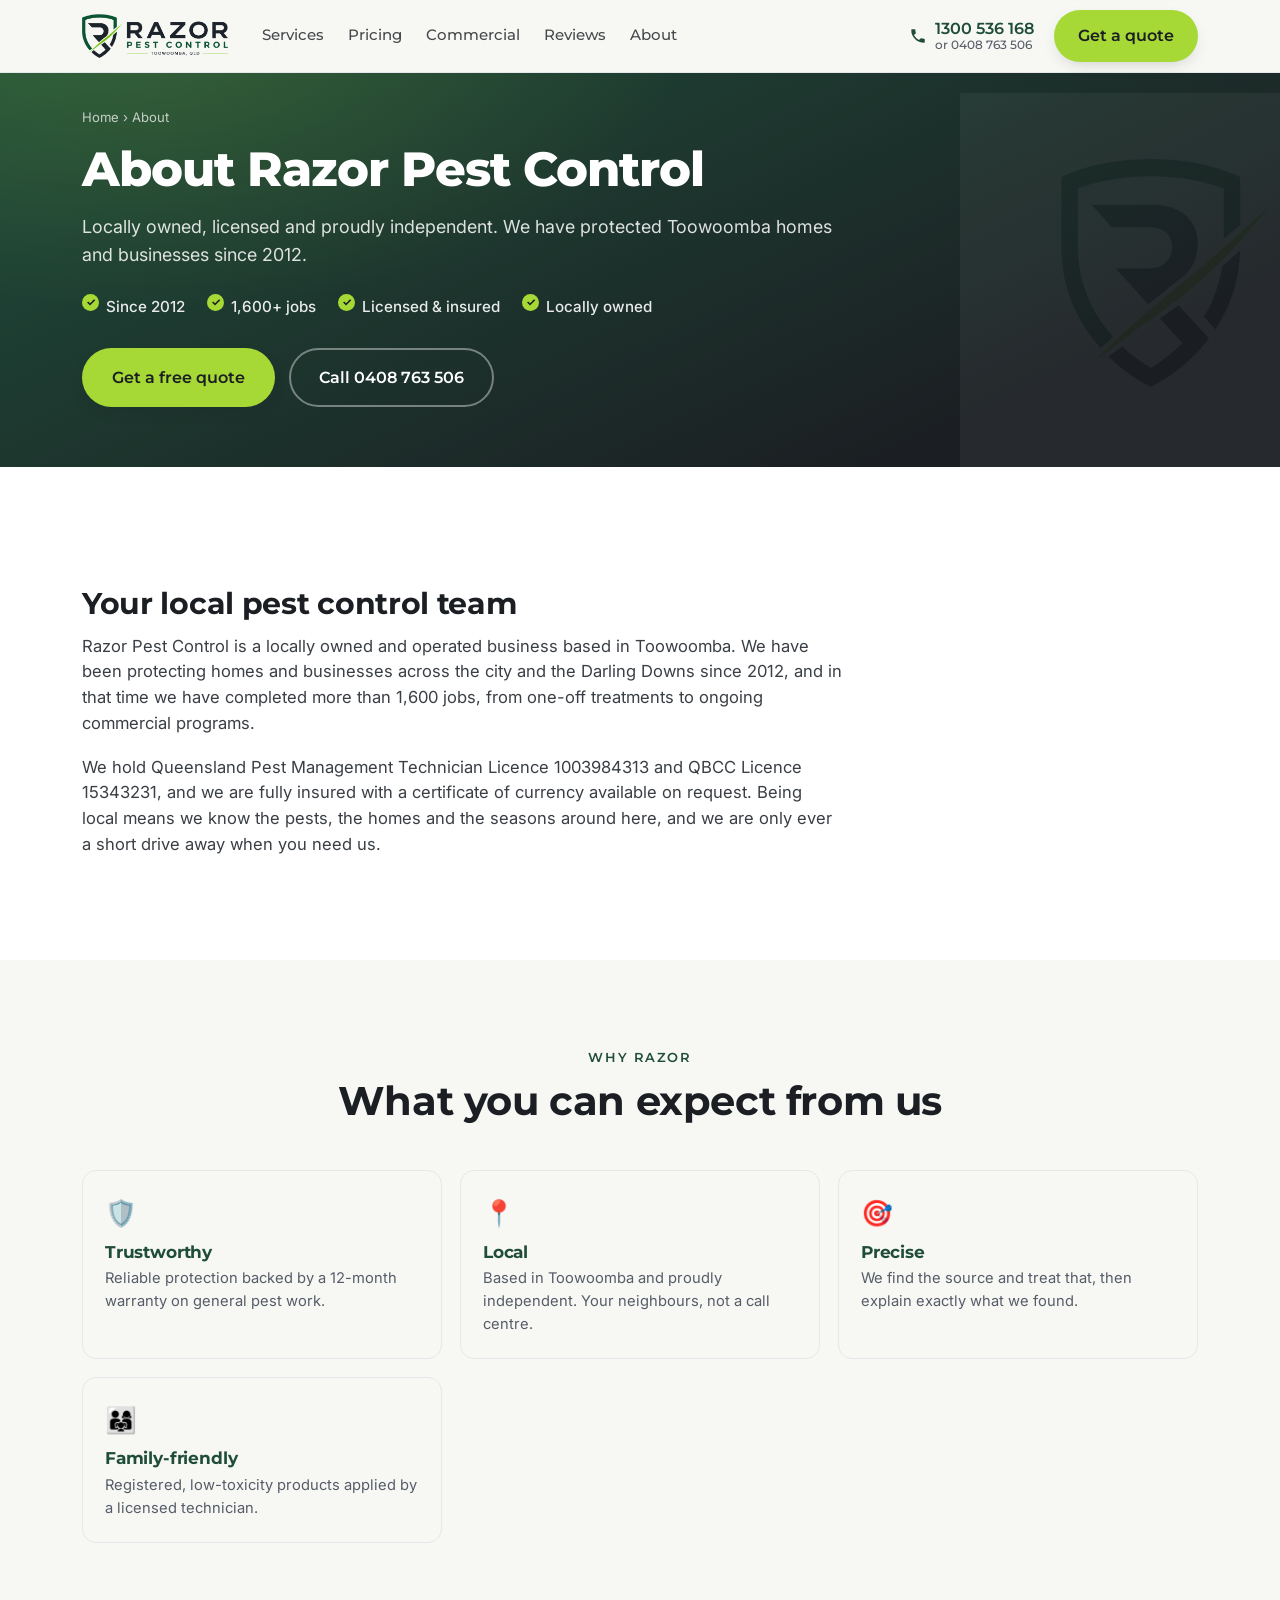
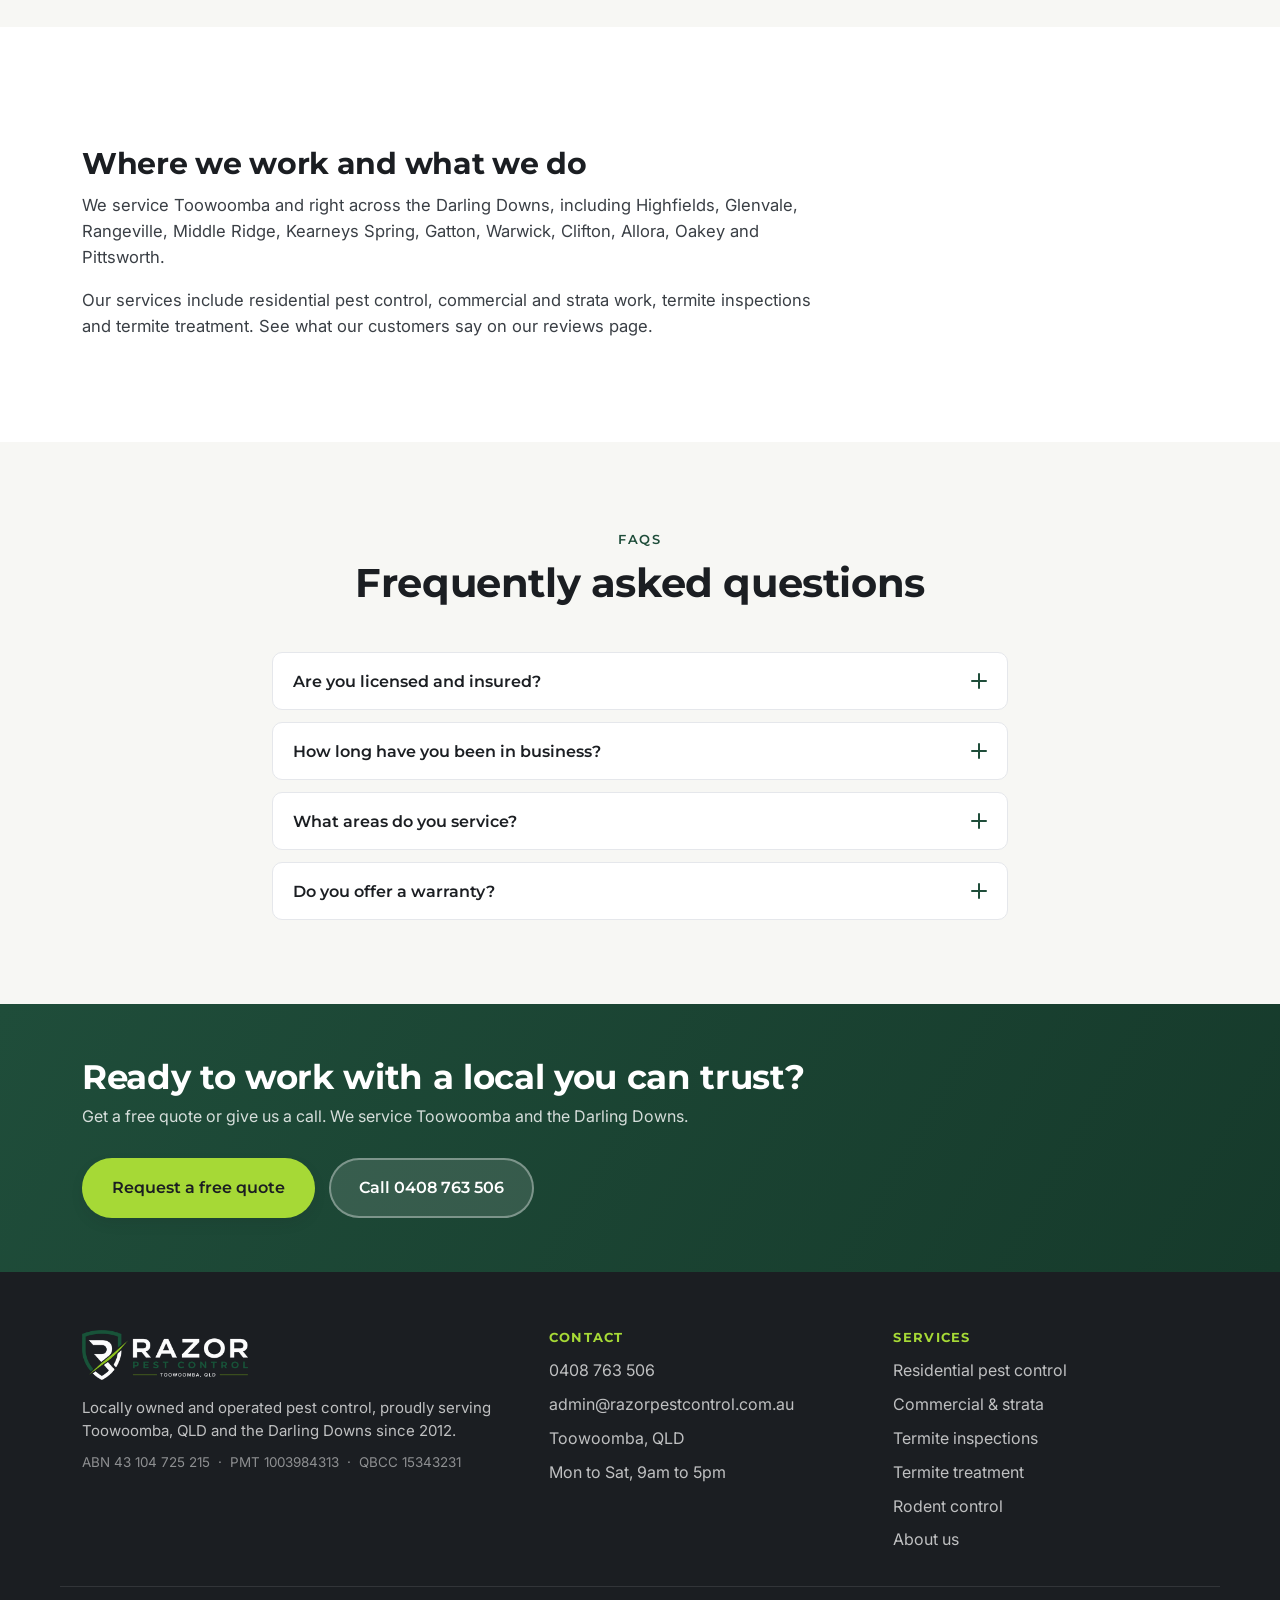
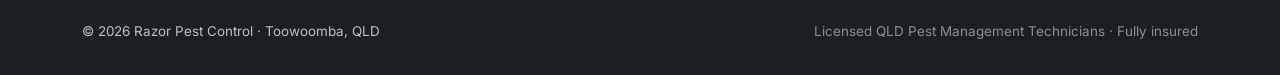
==== about/index.html @ ce88fd91 "Add 1300 number to header (all pages) + live-pricing integration - Header now shows 1300 536 168 wit" ====
<!doctype html>
<html lang="en-AU">
<head>
  <meta charset="utf-8" />
  <meta name="viewport" content="width=device-width, initial-scale=1" />
  <title>About Razor Pest Control | Local Toowoomba Pest Control Since 2012</title>
  <meta name="description" content="Razor Pest Control is a locally owned, licensed pest control business serving Toowoomba and the Darling Downs since 2012, with 1,600+ jobs completed. Fully insured. Family and pet friendly." />
  <meta name="theme-color" content="#1F4D3A" />
  <link rel="icon" href="/favicon.svg" type="image/svg+xml" />
  <link rel="canonical" href="https://razorpestcontrol.com.au/about/" />
  <meta property="og:type" content="website" />
  <meta property="og:site_name" content="Razor Pest Control" />
  <meta property="og:locale" content="en_AU" />
  <meta property="og:title" content="About Razor Pest Control | Local Toowoomba Pest Control Since 2012" />
  <meta property="og:description" content="Razor Pest Control is a locally owned, licensed pest control business serving Toowoomba and the Darling Downs since 2012, with 1,600+ jobs completed. Fully insured. Family and pet friendly." />
  <meta property="og:url" content="https://razorpestcontrol.com.au/about/" />
  <meta property="og:image" content="https://razorpestcontrol.com.au/assets/og-image.jpg" />
  <meta name="twitter:card" content="summary_large_image" />
  <meta name="twitter:title" content="About Razor Pest Control | Local Toowoomba Pest Control Since 2012" />
  <meta name="twitter:description" content="Razor Pest Control is a locally owned, licensed pest control business serving Toowoomba and the Darling Downs since 2012, with 1,600+ jobs completed. Fully insured. Family and pet friendly." />
  <meta name="twitter:image" content="https://razorpestcontrol.com.au/assets/og-image.jpg" />
  <link rel="preconnect" href="https://fonts.googleapis.com" />
  <link rel="preconnect" href="https://fonts.gstatic.com" crossorigin />
  <link href="https://fonts.googleapis.com/css2?family=Montserrat:wght@500;600;700;800&family=Inter:wght@400;500;600&display=swap" rel="stylesheet" />
  <link rel="stylesheet" href="/styles.css" />
  <script type="application/ld+json">
  {"@context": "https://schema.org", "@type": "BreadcrumbList", "itemListElement": [{"@type": "ListItem", "position": 1, "name": "Home", "item": "https://razorpestcontrol.com.au/"}, {"@type": "ListItem", "position": 2, "name": "About", "item": "https://razorpestcontrol.com.au/about/"}]}
  </script>
  <script type="application/ld+json">
  {"@context": "https://schema.org", "@type": "FAQPage", "mainEntity": [{"@type": "Question", "name": "Are you licensed and insured?", "acceptedAnswer": {"@type": "Answer", "text": "Yes. We hold Pest Management Technician Licence 1003984313 and QBCC Licence 15343231, and we are fully insured, with a certificate of currency available on request."}}, {"@type": "Question", "name": "How long have you been in business?", "acceptedAnswer": {"@type": "Answer", "text": "Razor Pest Control has been serving Toowoomba and the Darling Downs since 2012, with more than 1,600 jobs completed."}}, {"@type": "Question", "name": "What areas do you service?", "acceptedAnswer": {"@type": "Answer", "text": "Toowoomba and across the Darling Downs, including Highfields, Glenvale, Rangeville, Middle Ridge, Gatton, Warwick, Clifton, Allora, Oakey and Pittsworth. Not sure if we reach you? Just ask."}}, {"@type": "Question", "name": "Do you offer a warranty?", "acceptedAnswer": {"@type": "Answer", "text": "Yes, general pest treatments come with a 12-month warranty. If pests return in that window, we come back and re-treat at no charge."}}]}
  </script>
</head>
<body>
  <a class="skip" href="#main">Skip to content</a>
  <header class="site-header" id="top">
    <div class="container header-inner">
      <a class="brand" href="/" aria-label="Razor Pest Control home">
        <img src="/assets/logo-horizontal.png" alt="Razor Pest Control, Toowoomba QLD" width="564" height="170" />
      </a>
      <nav class="nav" aria-label="Primary">
        <a href="/#services">Services</a>
        <a href="/#pricing">Pricing</a>
        <a href="/commercial-pest-control/">Commercial</a>
        <a href="/reviews/">Reviews</a>
        <a href="/about/">About</a>
      </nav>
      <div class="header-cta">
        <a class="phone-link" href="tel:+611300536168" aria-label="Call Razor Pest Control on 1300 536 168">
          <svg viewBox="0 0 24 24" aria-hidden="true" class="ico"><path d="M6.6 10.8a15.6 15.6 0 0 0 6.6 6.6l2.2-2.2a1 1 0 0 1 1-.24 11.4 11.4 0 0 0 3.6.58 1 1 0 0 1 1 1V20a1 1 0 0 1-1 1A17 17 0 0 1 3 4a1 1 0 0 1 1-1h3.5a1 1 0 0 1 1 1 11.4 11.4 0 0 0 .58 3.6 1 1 0 0 1-.24 1z"/></svg>
          <span class="phone-nums">1300 536 168<small>or 0408 763 506</small></span>
        </a>
        <a class="btn btn-primary" href="/quote/">Get a quote</a>
      </div>
    </div>
  </header>
  <section class="page-hero">
    <div class="container">
      <nav class="breadcrumb" aria-label="Breadcrumb"><a href="/">Home</a> &rsaquo; <span>About</span></nav>
      <h1>About Razor Pest Control</h1>
      <p class="lead">Locally owned, licensed and proudly independent. We have protected Toowoomba homes and businesses since 2012.</p>
      <ul class="trust-row">
        <li>Since 2012</li>
        <li>1,600+ jobs</li>
        <li>Licensed &amp; insured</li>
        <li>Locally owned</li>
      </ul>
      <div class="hero-actions">
        <a class="btn btn-primary btn-lg" href="/quote/">Get a free quote</a>
        <a class="btn btn-ghost btn-lg" href="tel:+61408763506">Call 0408 763 506</a>
      </div>
    </div>
  </section>
  <main id="main">
    <section class="section" style="background:var(--white)">
      <div class="container">
        <div class="prose">
          <h2>Your local pest control team</h2>
          <p>Razor Pest Control is a locally owned and operated business based in Toowoomba. We have been protecting homes and businesses across the city and the Darling Downs since 2012, and in that time we have completed more than 1,600 jobs, from one-off treatments to ongoing commercial programs.</p>
          <p>We hold Queensland Pest Management Technician Licence 1003984313 and QBCC Licence 15343231, and we are fully insured with a certificate of currency available on request. Being local means we know the pests, the homes and the seasons around here, and we are only ever a short drive away when you need us.</p>
        </div>
      </div>
    </section>
    <section class="section" style="background:var(--offwhite)">
      <div class="container">
        <div class="section-head"><p class="eyebrow">Why Razor</p><h2>What you can expect from us</h2></div>
        <div class="value-grid">
          <div class="value"><span class="v-ico" aria-hidden="true">🛡️</span><h3>Trustworthy</h3><p>Reliable protection backed by a 12-month warranty on general pest work.</p></div>
          <div class="value"><span class="v-ico" aria-hidden="true">📍</span><h3>Local</h3><p>Based in Toowoomba and proudly independent. Your neighbours, not a call centre.</p></div>
          <div class="value"><span class="v-ico" aria-hidden="true">🎯</span><h3>Precise</h3><p>We find the source and treat that, then explain exactly what we found.</p></div>
          <div class="value"><span class="v-ico" aria-hidden="true">👨‍👩‍👧</span><h3>Family-friendly</h3><p>Registered, low-toxicity products applied by a licensed technician.</p></div>
        </div>
      </div>
    </section>
    <section class="section" style="background:var(--white)">
      <div class="container">
        <div class="prose">
          <h2>Where we work and what we do</h2>
          <p>We service Toowoomba and right across the Darling Downs, including Highfields, Glenvale, Rangeville, Middle Ridge, Kearneys Spring, Gatton, Warwick, Clifton, Allora, Oakey and Pittsworth.</p>
          <p>Our services include <a href="/residential-pest-control/">residential pest control</a>, <a href="/commercial-pest-control/">commercial and strata work</a>, <a href="/termite-inspections-toowoomba/">termite inspections</a> and <a href="/termite-treatment-toowoomba/">termite treatment</a>. See what our customers say on our <a href="/reviews/">reviews page</a>.</p>
        </div>
      </div>
    </section>
  <section class="faq section" style="background:var(--offwhite)">
    <div class="container faq-inner">
      <div class="section-head"><p class="eyebrow">FAQs</p><h2>Frequently asked questions</h2></div>
      <div class="accordion">
          <div class="acc-item">
            <button class="acc-q" id="about-q1" aria-expanded="false" aria-controls="about-a1">Are you licensed and insured?<span class="acc-ico" aria-hidden="true"></span></button>
            <div class="acc-a" id="about-a1" role="region" aria-labelledby="about-q1" aria-hidden="true"><p>Yes. We hold Pest Management Technician Licence 1003984313 and QBCC Licence 15343231, and we are fully insured, with a certificate of currency available on request.</p></div>
          </div>
          <div class="acc-item">
            <button class="acc-q" id="about-q2" aria-expanded="false" aria-controls="about-a2">How long have you been in business?<span class="acc-ico" aria-hidden="true"></span></button>
            <div class="acc-a" id="about-a2" role="region" aria-labelledby="about-q2" aria-hidden="true"><p>Razor Pest Control has been serving Toowoomba and the Darling Downs since 2012, with more than 1,600 jobs completed.</p></div>
          </div>
          <div class="acc-item">
            <button class="acc-q" id="about-q3" aria-expanded="false" aria-controls="about-a3">What areas do you service?<span class="acc-ico" aria-hidden="true"></span></button>
            <div class="acc-a" id="about-a3" role="region" aria-labelledby="about-q3" aria-hidden="true"><p>Toowoomba and across the Darling Downs, including Highfields, Glenvale, Rangeville, Middle Ridge, Gatton, Warwick, Clifton, Allora, Oakey and Pittsworth. Not sure if we reach you? Just ask.</p></div>
          </div>
          <div class="acc-item">
            <button class="acc-q" id="about-q4" aria-expanded="false" aria-controls="about-a4">Do you offer a warranty?<span class="acc-ico" aria-hidden="true"></span></button>
            <div class="acc-a" id="about-a4" role="region" aria-labelledby="about-q4" aria-hidden="true"><p>Yes, general pest treatments come with a 12-month warranty. If pests return in that window, we come back and re-treat at no charge.</p></div>
          </div>
      </div>
    </div>
  </section>
  </main>
  <section class="final-cta">
    <div class="container final-inner">
      <div><h2>Ready to work with a local you can trust?</h2><p>Get a free quote or give us a call. We service Toowoomba and the Darling Downs.</p></div>
      <div class="final-actions">
        <a class="btn btn-primary btn-lg" href="/quote/">Request a free quote</a>
        <a class="btn btn-ghost-light btn-lg" href="tel:+61408763506">Call 0408 763 506</a>
      </div>
    </div>
  </section>
  <footer class="site-footer">
    <div class="container footer-grid">
      <div class="footer-brand">
        <img src="/assets/logo-horizontal-dark.png" alt="Razor Pest Control logo" width="564" height="170" loading="lazy" decoding="async" />
        <p>Locally owned and operated pest control, proudly serving Toowoomba, QLD and the Darling Downs since 2012.</p>
        <p class="footer-abn">ABN 43 104 725 215 &nbsp;&middot;&nbsp; PMT 1003984313 &nbsp;&middot;&nbsp; QBCC 15343231</p>
      </div>
      <div class="footer-col">
        <h4>Contact</h4>
        <ul>
          <li><a href="tel:+61408763506">0408 763 506</a></li>
          <li><a href="mailto:admin@razorpestcontrol.com.au">admin@razorpestcontrol.com.au</a></li>
          <li>Toowoomba, QLD</li>
          <li>Mon to Sat, 9am to 5pm</li>
        </ul>
      </div>
      <div class="footer-col">
        <h4>Services</h4>
        <ul>
          <li><a href="/residential-pest-control/">Residential pest control</a></li>
          <li><a href="/commercial-pest-control/">Commercial &amp; strata</a></li>
          <li><a href="/termite-inspections-toowoomba/">Termite inspections</a></li>
          <li><a href="/termite-treatment-toowoomba/">Termite treatment</a></li>
          <li><a href="/rodent-control/">Rodent control</a></li>
          <li><a href="/about/">About us</a></li>
        </ul>
      </div>
    </div>
    <div class="container footer-bar">
      <p>&copy; <span id="year"></span> Razor Pest Control &middot; Toowoomba, QLD</p>
      <p class="muted">Licensed QLD Pest Management Technicians &middot; Fully insured</p>
    </div>
  </footer>

  <div class="mobile-bar">
    <a class="btn btn-ghost-light" href="tel:+61408763506">Call</a>
    <a class="btn btn-primary" href="/quote/">Get a quote</a>
  </div>

  <script src="/pages.js"></script>
</body>
</html>
---- styles.css ----
/* ============================================================
   Razor Pest Control — razorpestcontrol.com.au
   Brand: Charcoal #1B1E22 · Forest Green #1F4D3A · Lime #A6D936
          Warm Off-White #F7F7F4 · Light Gray #E5E7EB
   Type:  Montserrat (headings) · Inter (body)
   ============================================================ */

:root {
  --charcoal: #1B1E22;
  --forest:   #1F4D3A;
  --forest-dark: #163a2b;
  --lime:     #A6D936;
  --lime-dark:#8dbf22;
  --offwhite: #F7F7F4;
  --gray:     #E5E7EB;
  --gray-500: #565d68;
  --white:    #ffffff;

  --maxw: 1160px;
  --radius: 14px;
  --radius-sm: 10px;
  --shadow: 0 18px 40px -18px rgba(27, 30, 34, .35);
  --shadow-sm: 0 6px 18px -8px rgba(27, 30, 34, .28);
  --ease: cubic-bezier(.2, .7, .2, 1);
  --header-h: 72px;

  --font-head: "Montserrat", system-ui, -apple-system, "Segoe UI", sans-serif;
  --font-body: "Inter", system-ui, -apple-system, "Segoe UI", sans-serif;
}

*, *::before, *::after { box-sizing: border-box; }

html { scroll-behavior: smooth; }

/* skip link (keyboard users) */
.skip {
  position: absolute; left: 12px; top: -60px; z-index: 200;
  background: var(--charcoal); color: var(--white);
  padding: 10px 16px; border-radius: 0 0 8px 8px;
  font-family: var(--font-head); font-weight: 600; font-size: .9rem;
  transition: top .15s var(--ease);
}
.skip:focus { top: 0; outline: 2px solid var(--lime); }

body {
  margin: 0;
  font-family: var(--font-body);
  color: var(--charcoal);
  background: var(--offwhite);
  line-height: 1.55;
  -webkit-font-smoothing: antialiased;
}

img { max-width: 100%; display: block; }

h1, h2, h3, h4 {
  font-family: var(--font-head);
  font-weight: 700;
  line-height: 1.12;
  margin: 0;
  letter-spacing: -0.01em;
}

a { color: inherit; text-decoration: none; }

.container {
  width: 100%;
  max-width: var(--maxw);
  margin-inline: auto;
  padding-inline: 22px;
}

.section { padding: 84px 0; }

/* anchor targets clear the sticky header when jumped to */
#services, #pricing, #why, #commercial, #reviews, #faq, #quote, #top {
  scroll-margin-top: calc(var(--header-h) + 18px);
}

.section-head { max-width: 680px; margin: 0 auto 46px; text-align: center; }
.section-head h2 { font-size: clamp(1.7rem, 3.4vw, 2.5rem); }
.eyebrow {
  display: inline-flex; align-items: center; gap: 8px;
  font-family: var(--font-head); font-weight: 600; font-size: .82rem;
  letter-spacing: .12em; text-transform: uppercase;
  color: var(--forest); margin: 0 0 12px;
}
.section-lead { color: var(--gray-500); font-size: 1.06rem; margin: 12px 0 0; }

/* ---------- Buttons ---------- */
.btn {
  display: inline-flex; align-items: center; justify-content: center; gap: 8px;
  font-family: var(--font-head); font-weight: 600; font-size: .98rem;
  padding: 12px 22px; border-radius: 999px; border: 2px solid transparent;
  cursor: pointer; transition: transform .15s var(--ease), background .18s, box-shadow .18s, color .18s;
  white-space: nowrap;
}
.btn:hover { transform: translateY(-2px); }
.btn:active { transform: translateY(0); }
.btn-lg { padding: 15px 28px; font-size: 1.02rem; }
.btn-block { width: 100%; }

.btn-primary { background: var(--lime); color: var(--charcoal); box-shadow: var(--shadow-sm); }
.btn-primary:hover { background: var(--lime-dark); }

.btn-ghost { background: transparent; color: var(--white); border-color: rgba(255,255,255,.4); }
.btn-ghost:hover { border-color: var(--white); background: rgba(255,255,255,.08); }

.btn-ghost-light { background: rgba(255,255,255,.12); color: var(--white); border-color: rgba(255,255,255,.35); }
.btn-ghost-light:hover { background: rgba(255,255,255,.2); }

.btn-outline { background: transparent; color: var(--forest); border-color: var(--forest); }
.btn-outline:hover { background: var(--forest); color: var(--white); }

/* ---------- Header ---------- */
.site-header {
  position: sticky; top: 0; z-index: 50;
  background: rgba(247, 247, 244, .9);
  backdrop-filter: saturate(180%) blur(10px);
  border-bottom: 1px solid var(--gray);
}
.header-inner { display: flex; align-items: center; gap: 20px; height: var(--header-h); }
.brand img { height: 44px; width: auto; }
.nav { display: flex; gap: 24px; margin-left: 14px; }
.nav a {
  font-family: var(--font-head); font-weight: 500; font-size: .93rem;
  color: var(--charcoal); opacity: .8; transition: opacity .15s, color .15s;
}
.nav a:hover { opacity: 1; color: var(--forest); }
.header-cta { display: flex; align-items: center; gap: 14px; margin-left: auto; }
.phone-link {
  display: inline-flex; align-items: center; justify-content: center; gap: 8px;
  min-height: 44px; padding: 0 6px;
  font-family: var(--font-head); font-weight: 600; color: var(--forest);
}
.phone-link .ico { width: 18px; height: 18px; fill: var(--forest); }
.phone-link:hover { color: var(--lime-dark); }

/* ---------- Hero ---------- */
.hero {
  position: relative;
  background:
    radial-gradient(1100px 520px at 15% -10%, rgba(166,217,54,.16), transparent 60%),
    linear-gradient(155deg, var(--forest) 0%, var(--charcoal) 78%);
  color: var(--white);
  padding: 66px 0 88px;
  overflow: hidden;
}
.hero::after {
  content: ""; position: absolute; inset: 0;
  background: url("assets/shield.png") no-repeat;
  background-position: right -80px top 40px; background-size: 460px;
  opacity: .05; mix-blend-mode: screen; pointer-events: none;
}
.hero-grid {
  display: grid; grid-template-columns: 1.15fr .85fr; gap: 54px; align-items: center;
  position: relative; z-index: 1;
}
.rating-badge {
  display: inline-flex; align-items: center; gap: 10px;
  background: rgba(255,255,255,.1); border: 1px solid rgba(255,255,255,.18);
  padding: 7px 14px; border-radius: 999px; font-size: .85rem; margin-bottom: 22px;
}
.rating-badge .stars { color: var(--lime); letter-spacing: 2px; }
.hero-copy h1 {
  font-size: clamp(2.3rem, 5vw, 3.6rem); font-weight: 800; letter-spacing: -0.02em;
}
.hero-copy h1 .accent { color: var(--lime); }
.lead { font-size: 1.12rem; color: rgba(255,255,255,.82); max-width: 32em; margin: 18px 0 24px; }
.trust-row { list-style: none; display: flex; flex-wrap: wrap; gap: 10px 22px; padding: 0; margin: 0 0 30px; }
.trust-row li {
  position: relative; padding-left: 24px; font-weight: 500; font-size: .95rem; color: rgba(255,255,255,.9);
}
.trust-row li::before {
  content: "✓"; position: absolute; left: 0; top: -1px;
  color: var(--charcoal); background: var(--lime);
  width: 17px; height: 17px; border-radius: 50%; font-size: .7rem; font-weight: 700;
  display: grid; place-items: center;
}
.hero-actions { display: flex; flex-wrap: wrap; gap: 14px; }

/* ---------- Quote card ---------- */
.quote-card {
  background: var(--white); color: var(--charcoal);
  border-radius: var(--radius); padding: 30px 28px; box-shadow: var(--shadow);
  border: 1px solid rgba(255,255,255,.5);
  position: relative; z-index: 1;
}
.quote-offer {
  position: absolute; top: -13px; right: 22px;
  background: var(--lime); color: var(--charcoal);
  font-family: var(--font-head); font-weight: 700; font-size: .78rem;
  padding: 6px 14px; border-radius: 999px; box-shadow: var(--shadow-sm);
}
.quote-card h2 { font-size: 1.5rem; }
.quote-sub { color: var(--gray-500); font-size: .95rem; margin: 8px 0 20px; }
.field { margin-bottom: 15px; }
.field label {
  display: block; font-family: var(--font-head); font-weight: 600;
  font-size: .86rem; margin-bottom: 6px; color: var(--charcoal);
}
.field label .opt { color: var(--gray-500); font-weight: 500; }
.field input, .field textarea {
  width: 100%; font-family: var(--font-body); font-size: 1rem; color: var(--charcoal);
  padding: 12px 14px; border: 1.5px solid var(--gray); border-radius: var(--radius-sm);
  background: var(--offwhite); transition: border-color .15s, box-shadow .15s, background .15s;
}
.field textarea { resize: vertical; min-height: 76px; }
.field input::placeholder, .field textarea::placeholder { color: #9aa0a6; }
.field input:focus, .field textarea:focus {
  outline: none; border-color: var(--forest); background: var(--white);
  box-shadow: 0 0 0 4px rgba(31,77,58,.12);
}
.field.invalid input, .field.invalid textarea { border-color: #d64545; background: #fdf3f3; }
.field .err { color: #c33; font-size: .78rem; margin: 5px 0 0; }
.form-note { font-size: .78rem; color: var(--gray-500); text-align: center; margin: 12px 0 0; }
.form-status {
  margin: 14px 0 0; padding: 12px 14px; border-radius: var(--radius-sm);
  font-size: .92rem; font-weight: 500; text-align: center;
}
.form-status.ok { background: #eaf7db; color: #33560f; border: 1px solid #c7e79a; }
.form-status.bad { background: #fdecec; color: #a12626; border: 1px solid #f3c0c0; }

/* ---------- Trust bar ---------- */
.trust-bar { background: var(--charcoal); color: var(--white); }
.trust-bar-inner {
  display: flex; flex-wrap: wrap; justify-content: space-between; gap: 18px;
  padding: 26px 22px; text-align: center;
}
.tb-item { flex: 1; min-width: 150px; display: flex; flex-direction: column; gap: 2px; }
.tb-item strong {
  font-family: var(--font-head); font-weight: 800; font-size: 1.5rem; color: var(--lime); line-height: 1;
}
.tb-item span { font-size: .86rem; color: rgba(255,255,255,.72); }

/* ---------- Services ---------- */
.services { background: var(--white); }
.service-grid { display: grid; grid-template-columns: repeat(4, 1fr); gap: 18px; }
.service {
  text-align: left; font-family: inherit; cursor: pointer;
  background: var(--offwhite); border: 1px solid var(--gray);
  border-radius: var(--radius); padding: 22px 20px;
  transition: transform .18s var(--ease), box-shadow .18s, border-color .18s;
  position: relative;
}
.service:hover, .service:focus-visible {
  transform: translateY(-4px); box-shadow: var(--shadow-sm); border-color: transparent; outline: none;
}
.service:focus-visible { box-shadow: 0 0 0 3px rgba(31,77,58,.35); }
.s-ico {
  display: inline-grid; place-items: center; width: 50px; height: 50px;
  background: var(--white); border-radius: 12px; font-size: 1.55rem;
  box-shadow: var(--shadow-sm); margin-bottom: 14px;
}
.service h3 { font-size: 1.1rem; margin-bottom: 5px; }
.service p { color: var(--gray-500); font-size: .9rem; margin: 0 0 10px; }
.service .more {
  font-family: var(--font-head); font-weight: 600; font-size: .82rem; color: var(--forest);
  display: inline-flex; align-items: center; gap: 5px;
}
.service .more::after { content: "→"; transition: transform .15s; }
.service:hover .more::after { transform: translateX(3px); }
.services-hint { text-align: center; margin: 34px 0 0; color: var(--gray-500); }
.services-hint a { color: var(--forest); font-weight: 600; text-decoration: underline; }

/* ---------- Pricing ---------- */
.pricing { background: var(--offwhite); }
.offer-banner {
  display: flex; align-items: center; justify-content: space-between; gap: 18px; flex-wrap: wrap;
  background: linear-gradient(120deg, var(--forest), var(--forest-dark));
  color: var(--white); border-radius: var(--radius); padding: 20px 26px; margin-bottom: 30px;
  box-shadow: var(--shadow-sm);
}
.offer-banner strong { font-family: var(--font-head); font-size: 1.1rem; display: block; }
.offer-banner span { color: rgba(255,255,255,.82); font-size: .95rem; }
.price-grid { display: grid; grid-template-columns: repeat(5, 1fr); gap: 16px; }
.price-card {
  background: var(--white); border: 1px solid var(--gray); border-radius: var(--radius);
  padding: 24px 20px; display: flex; flex-direction: column; position: relative;
}
.price-card.featured { border-color: var(--lime); box-shadow: var(--shadow-sm); }
.pc-tag {
  position: absolute; top: -11px; left: 50%; transform: translateX(-50%);
  background: var(--lime); color: var(--charcoal); font-family: var(--font-head);
  font-weight: 700; font-size: .72rem; padding: 4px 12px; border-radius: 999px; white-space: nowrap;
}
.price-card h3 { font-size: 1.02rem; min-height: 2.4em; display: flex; align-items: center; }
.price-from {
  font-family: var(--font-head); font-weight: 800; font-size: 1.7rem; color: var(--forest);
  margin: 6px 0 10px; line-height: 1;
}
.price-from span:not([data-price]) { display: block; font-size: .72rem; font-weight: 600; color: var(--gray-500); text-transform: uppercase; letter-spacing: .08em; }
/* Live-pricing hooks render inline at the full price size (never the small "from" label). */
.price-from [data-price] { display: inline; font-size: inherit; font-weight: inherit; color: inherit; text-transform: none; letter-spacing: normal; }
/* Header: primary 1300 landline with the mobile shown beneath it. */
.phone-nums { display: inline-flex; flex-direction: column; line-height: 1.15; text-align: left; }
.phone-nums small { font-size: .72rem; font-weight: 500; color: var(--gray-500); }
.price-desc { color: var(--gray-500); font-size: .88rem; margin: 0 0 18px; flex: 1; }
.pricing-foot { text-align: center; margin: 28px 0 0; color: var(--gray-500); }
.pricing-foot strong { color: var(--charcoal); }

/* ---------- Why us ---------- */
.why { background: var(--white); }
.pillars { display: grid; grid-template-columns: repeat(4, 1fr); gap: 22px; }
.pillar { text-align: center; padding: 6px; }
.p-ico {
  width: 66px; height: 66px; margin: 0 auto 16px; display: grid; place-items: center;
  font-size: 1.8rem; border-radius: 50%;
  background: var(--offwhite); border: 2px solid var(--forest); box-shadow: var(--shadow-sm);
}
.pillar h3 { color: var(--forest); font-size: 1.16rem; margin-bottom: 8px; }
.pillar p { color: var(--gray-500); font-size: .93rem; margin: 0; }
.how-strip {
  display: grid; grid-template-columns: repeat(3, 1fr); gap: 20px;
  margin-top: 46px; padding-top: 40px; border-top: 1px solid var(--gray);
}
.how-step { display: flex; gap: 14px; align-items: flex-start; }
.how-num {
  flex: 0 0 38px; width: 38px; height: 38px; border-radius: 50%;
  background: var(--lime); color: var(--charcoal); font-family: var(--font-head); font-weight: 800;
  display: grid; place-items: center; font-size: 1.05rem;
}
.how-step strong { font-family: var(--font-head); display: block; margin-bottom: 3px; }
.how-step p { margin: 0; color: var(--gray-500); font-size: .9rem; }

/* ---------- Commercial ---------- */
.commercial { background: var(--offwhite); }
.sector-grid { display: grid; grid-template-columns: repeat(3, 1fr); gap: 18px; }
.sector {
  background: var(--white); border: 1px solid var(--gray); border-radius: var(--radius);
  padding: 24px 22px; transition: transform .18s var(--ease), box-shadow .18s;
}
.sector:hover { transform: translateY(-4px); box-shadow: var(--shadow-sm); }
.sector span { font-size: 1.8rem; display: block; margin-bottom: 10px; }
.sector h3 { font-size: 1.08rem; color: var(--forest); margin-bottom: 6px; }
.sector p { color: var(--gray-500); font-size: .9rem; margin: 0; }
.commercial-cta { text-align: center; margin-top: 36px; }

/* ---------- Reviews ---------- */
.reviews { background: var(--white); padding-bottom: 70px; }
.reviews .section-head { margin-bottom: 22px; }
.reviews-lead.is-sample, .section-lead.is-sample {
  background: #fff7e6; border: 1px solid #f0d79a; color: #7a5b12;
  border-radius: var(--radius-sm); padding: 10px 16px; display: inline-block;
}
.reviews-controls { text-align: center; margin-bottom: 8px; }
.review-pause {
  font-family: var(--font-head); font-weight: 600; font-size: .82rem;
  background: var(--offwhite); border: 1.5px solid var(--gray); color: var(--charcoal);
  border-radius: 999px; padding: 7px 18px; min-height: 40px; cursor: pointer;
}
.review-pause:hover { border-color: var(--forest); color: var(--forest); }
.review-pause:focus-visible { outline: 2px solid var(--forest); outline-offset: 2px; }
.review-viewport { overflow: hidden; }
.review-track {
  display: flex; gap: 20px; width: max-content;
  padding: 8px 22px 22px;
  animation: marquee 52s linear infinite;
}
.review-track:hover, .review-track:focus-within, .review-track:focus { animation-play-state: paused; }
.review-track:focus-visible { outline: 2px solid var(--forest); outline-offset: -2px; }
@keyframes marquee { from { transform: translateX(0); } to { transform: translateX(-50%); } }
.review-card {
  width: 340px; flex: 0 0 340px;
  background: var(--offwhite); border: 1px solid var(--gray);
  border-radius: var(--radius); padding: 22px; box-shadow: var(--shadow-sm);
  display: flex; flex-direction: column; gap: 12px;
}
.rc-head { display: flex; align-items: center; gap: 12px; }
.rc-avatar {
  width: 44px; height: 44px; border-radius: 50%; flex: 0 0 44px;
  display: grid; place-items: center; color: var(--white);
  font-family: var(--font-head); font-weight: 700; font-size: 1.1rem;
}
.rc-meta { flex: 1; min-width: 0; }
.rc-name { font-family: var(--font-head); font-weight: 600; font-size: .98rem; }
.rc-date { color: var(--gray-500); font-size: .8rem; }
.rc-stars { color: #fbbc05; letter-spacing: 1px; font-size: 1rem; }
.rc-body { color: #3a3f45; font-size: .95rem; margin: 0; }
.rc-foot { display: flex; align-items: center; gap: 7px; color: var(--gray-500); font-size: .8rem; margin-top: auto; }
.reviews-cta { text-align: center; margin-top: 14px; }

/* ---------- FAQ ---------- */
.faq { background: var(--offwhite); }
.faq-inner { max-width: 780px; }
.accordion { display: flex; flex-direction: column; gap: 12px; }
.acc-item { background: var(--white); border: 1px solid var(--gray); border-radius: var(--radius-sm); overflow: hidden; }
.acc-q {
  width: 100%; text-align: left; background: none; border: none; cursor: pointer;
  font-family: var(--font-head); font-weight: 600; font-size: 1.02rem; color: var(--charcoal);
  padding: 18px 20px; display: flex; align-items: center; justify-content: space-between; gap: 14px;
}
.acc-ico { position: relative; flex: 0 0 16px; width: 16px; height: 16px; }
.acc-ico::before, .acc-ico::after {
  content: ""; position: absolute; background: var(--forest); border-radius: 2px;
  transition: transform .2s var(--ease);
}
.acc-ico::before { top: 7px; left: 0; width: 16px; height: 2px; }
.acc-ico::after  { top: 0; left: 7px; width: 2px; height: 16px; }
.acc-item.open .acc-ico::after { transform: scaleY(0); }
.acc-a { max-height: 0; overflow: hidden; transition: max-height .28s var(--ease); }
.acc-a p { margin: 0; padding: 0 20px 18px; color: var(--gray-500); font-size: .96rem; }

/* ---------- Area + credentials strip ---------- */
.area-strip { background: var(--charcoal); color: var(--white); }
.area-inner {
  display: grid; grid-template-columns: 1.4fr 1fr; gap: 34px; align-items: center;
  padding: 44px 22px;
}
.area-suburbs h3 { font-size: 1.2rem; margin-bottom: 8px; }
.area-suburbs p { color: rgba(255,255,255,.72); margin: 0; font-size: .95rem; }
.credentials { list-style: none; padding: 0; margin: 0; display: grid; gap: 8px; }
.credentials li { font-size: .92rem; color: rgba(255,255,255,.9); }

/* ---------- Final CTA ---------- */
.final-cta { background: linear-gradient(120deg, var(--forest) 0%, var(--forest-dark) 100%); color: var(--white); }
.final-inner {
  display: flex; align-items: center; justify-content: space-between; gap: 30px;
  padding: 54px 22px; flex-wrap: wrap;
}
.final-inner h2 { font-size: clamp(1.5rem, 3vw, 2.1rem); }
.final-inner p { color: rgba(255,255,255,.82); margin: 8px 0 0; }
.final-actions { display: flex; flex-wrap: wrap; gap: 14px; }

/* ---------- Footer ---------- */
.site-footer { background: var(--charcoal); color: rgba(255,255,255,.72); }
.footer-grid { display: grid; grid-template-columns: 1.4fr 1fr 1fr; gap: 40px; padding: 58px 22px 34px; }
.footer-brand img { height: 50px; width: auto; margin-bottom: 16px; }
.footer-brand p { font-size: .94rem; max-width: 34em; margin: 0 0 10px; }
.footer-abn { font-size: .84rem !important; color: rgba(255,255,255,.5); }
.footer-col h4 { font-size: .82rem; letter-spacing: .1em; text-transform: uppercase; color: var(--lime); margin-bottom: 14px; }
.footer-col ul { list-style: none; padding: 0; margin: 0; display: grid; gap: 9px; }
.footer-col a:hover { color: var(--lime); }
.footer-bar {
  display: flex; justify-content: space-between; gap: 12px; flex-wrap: wrap;
  padding: 20px 22px; border-top: 1px solid rgba(255,255,255,.1); font-size: .84rem;
}
.footer-bar .muted { color: rgba(255,255,255,.5); }

/* ---------- Mobile sticky bar ---------- */
.mobile-bar {
  position: fixed; bottom: 0; left: 0; right: 0; z-index: 60;
  display: none; gap: 12px; padding: 12px 16px;
  background: var(--charcoal); border-top: 1px solid rgba(255,255,255,.12);
}
.mobile-bar .btn { flex: 1; }

/* ---------- Service detail modal ---------- */
.modal-overlay {
  position: fixed; inset: 0; z-index: 100;
  background: rgba(27,30,34,.6); backdrop-filter: blur(3px);
  display: grid; place-items: center; padding: 20px;
  animation: fade .18s var(--ease);
}
/* `hidden` attr must win over the display:grid above (class beats UA [hidden]) */
.modal-overlay[hidden] { display: none; }
@keyframes fade { from { opacity: 0; } to { opacity: 1; } }
.modal {
  background: var(--white); border-radius: var(--radius); max-width: 560px; width: 100%;
  max-height: 90vh; overflow-y: auto; padding: 30px; position: relative;
  box-shadow: var(--shadow); animation: pop .2s var(--ease);
}
@keyframes pop { from { transform: translateY(12px) scale(.98); opacity: 0; } to { transform: none; opacity: 1; } }
.modal-close {
  position: absolute; top: 10px; right: 10px; background: none; border: none;
  width: 44px; height: 44px; display: grid; place-items: center;
  font-size: 1.9rem; line-height: 1; color: var(--gray-500); cursor: pointer; border-radius: 8px;
}
.modal-close:hover { color: var(--charcoal); }
.modal-close:focus-visible { outline: 2px solid var(--forest); outline-offset: 2px; }
.modal-head { display: flex; align-items: center; gap: 16px; margin-bottom: 16px; }
.modal-ico {
  display: inline-grid; place-items: center; width: 58px; height: 58px; flex: 0 0 58px;
  background: var(--offwhite); border-radius: 14px; font-size: 1.9rem;
}
.modal-head h3 { font-size: 1.4rem; }
.modal-price { font-family: var(--font-head); font-weight: 700; color: var(--forest); margin: 4px 0 0; }
.modal-desc { color: #3a3f45; margin: 0 0 20px; }
.modal-cols { display: grid; grid-template-columns: 1fr 1fr; gap: 22px; margin-bottom: 24px; }
.modal-cols h4 { font-size: .82rem; text-transform: uppercase; letter-spacing: .08em; color: var(--forest); margin-bottom: 10px; }
.modal-cols ul { list-style: none; padding: 0; margin: 0; display: grid; gap: 7px; }
.modal-cols li { position: relative; padding-left: 22px; font-size: .92rem; color: #3a3f45; }
.modal-cols li::before { content: "✓"; position: absolute; left: 0; color: var(--lime-dark); font-weight: 700; }
body.modal-open { overflow: hidden; }

/* ============================================================
   Responsive
   ============================================================ */
@media (max-width: 980px) {
  .hero-grid { grid-template-columns: 1fr; gap: 40px; }
  .service-grid { grid-template-columns: repeat(2, 1fr); }
  .price-grid { grid-template-columns: repeat(2, 1fr); }
  .pillars { grid-template-columns: repeat(2, 1fr); }
  .sector-grid { grid-template-columns: repeat(2, 1fr); }
  .how-strip { grid-template-columns: 1fr; gap: 16px; }
  .footer-grid { grid-template-columns: 1fr 1fr; }
  .footer-brand { grid-column: 1 / -1; }
  .area-inner { grid-template-columns: 1fr; gap: 20px; }
}

@media (max-width: 720px) {
  .btn { white-space: normal; max-width: 100%; text-align: center; }
  .nav { display: none; }
  .header-cta .phone-link span { display: none; }
  .section { padding: 58px 0; }
  .hero { padding: 44px 0 66px; }
  .trust-bar-inner { gap: 20px 10px; }
  .tb-item { min-width: 44%; }
  .offer-banner { flex-direction: column; align-items: flex-start; text-align: left; }
  .final-inner { flex-direction: column; align-items: flex-start; }
  .modal-cols { grid-template-columns: 1fr; gap: 16px; }
  .mobile-bar { display: flex; }
  body { padding-bottom: 66px; }
}

@media (max-width: 480px) {
  .service-grid { grid-template-columns: 1fr; }
  .price-grid { grid-template-columns: 1fr; }
  .pillars { grid-template-columns: 1fr; }
  .sector-grid { grid-template-columns: 1fr; }
  .footer-grid { grid-template-columns: 1fr; }
  .hero-actions .btn, .final-actions .btn { width: 100%; }
  .price-card h3 { min-height: 0; }
}

@media (prefers-reduced-motion: reduce) {
  html { scroll-behavior: auto; }
  .review-track { animation: none; }
  .review-viewport { overflow-x: auto; -webkit-overflow-scrolling: touch; }
  .reviews-controls { display: none; } /* nothing to pause when static */
  .btn:hover, .service:hover, .sector:hover { transform: none; }
}

/* ============================================================
   Interior pages (service / location landing pages)
   ============================================================ */
.breadcrumb { font-size: .82rem; }
.breadcrumb a { color: var(--forest); }
.breadcrumb a:hover { text-decoration: underline; }

.page-hero {
  position: relative; overflow: hidden; color: var(--white);
  background:
    radial-gradient(900px 460px at 12% -10%, rgba(166,217,54,.16), transparent 60%),
    linear-gradient(155deg, var(--forest) 0%, var(--charcoal) 82%);
  padding: 34px 0 60px;
}
.page-hero::after {
  content: ""; position: absolute; inset: 0;
  background: url("assets/shield.png") no-repeat; background-position: right -60px top 20px;
  background-size: 380px; opacity: .05; pointer-events: none;
}
.page-hero .container { position: relative; z-index: 1; }
.page-hero .breadcrumb, .page-hero .breadcrumb a { color: rgba(255,255,255,.72); }
.page-hero .breadcrumb a:hover { color: #fff; }
.page-hero h1 { font-size: clamp(2rem, 4.6vw, 3rem); font-weight: 800; letter-spacing: -0.02em; margin: 16px 0 0; max-width: 18em; }
.page-hero .lead { color: rgba(255,255,255,.85); max-width: 42em; margin: 16px 0 26px; }

.prose { max-width: 760px; }
.prose > p { margin: 0 0 18px; color: #3a3f45; font-size: 1.04rem; }
.prose h2 { font-size: clamp(1.4rem, 2.6vw, 1.9rem); margin: 36px 0 12px; }
.prose h3 { font-size: 1.14rem; margin: 24px 0 8px; color: var(--forest); }
.prose ul { margin: 0 0 18px; padding-left: 0; list-style: none; }
.prose ul li { position: relative; padding-left: 26px; margin-bottom: 9px; color: #3a3f45; }
.prose ul li::before { content: "✔"; position: absolute; left: 0; color: var(--lime-dark); font-weight: 700; }

.value-grid { display: grid; grid-template-columns: repeat(3, 1fr); gap: 18px; }
.value { background: var(--offwhite); border: 1px solid var(--gray); border-radius: var(--radius); padding: 22px; }
.value .v-ico { font-size: 1.6rem; display: block; margin-bottom: 10px; }
.value h3 { font-size: 1.05rem; color: var(--forest); margin-bottom: 6px; }
.value p { color: var(--gray-500); font-size: .92rem; margin: 0; }

.page-cta-note { text-align: center; margin: 22px auto 0; color: var(--gray-500); max-width: 40em; }

@media (max-width: 900px) { .value-grid { grid-template-columns: repeat(2, 1fr); } }
@media (max-width: 560px) { .value-grid { grid-template-columns: 1fr; } }

/* interactive sector tiles (homepage business section) */
button.sector { font: inherit; text-align: left; width: 100%; cursor: pointer; }
button.sector:focus-visible { outline: none; box-shadow: 0 0 0 3px rgba(31,77,58,.35); }
.sector .more { font-family: var(--font-head); font-weight: 600; font-size: .82rem; color: var(--forest); display: inline-flex; align-items: center; gap: 5px; margin-top: 12px; }
.sector .more::after { content: "→"; transition: transform .15s; }
button.sector:hover .more::after { transform: translateX(3px); }

/* static reviews grid (/reviews/ page) */
.review-grid { display: grid; grid-template-columns: repeat(auto-fill, minmax(300px, 1fr)); gap: 20px; }
.review-grid .review-card { width: auto; flex: none; }
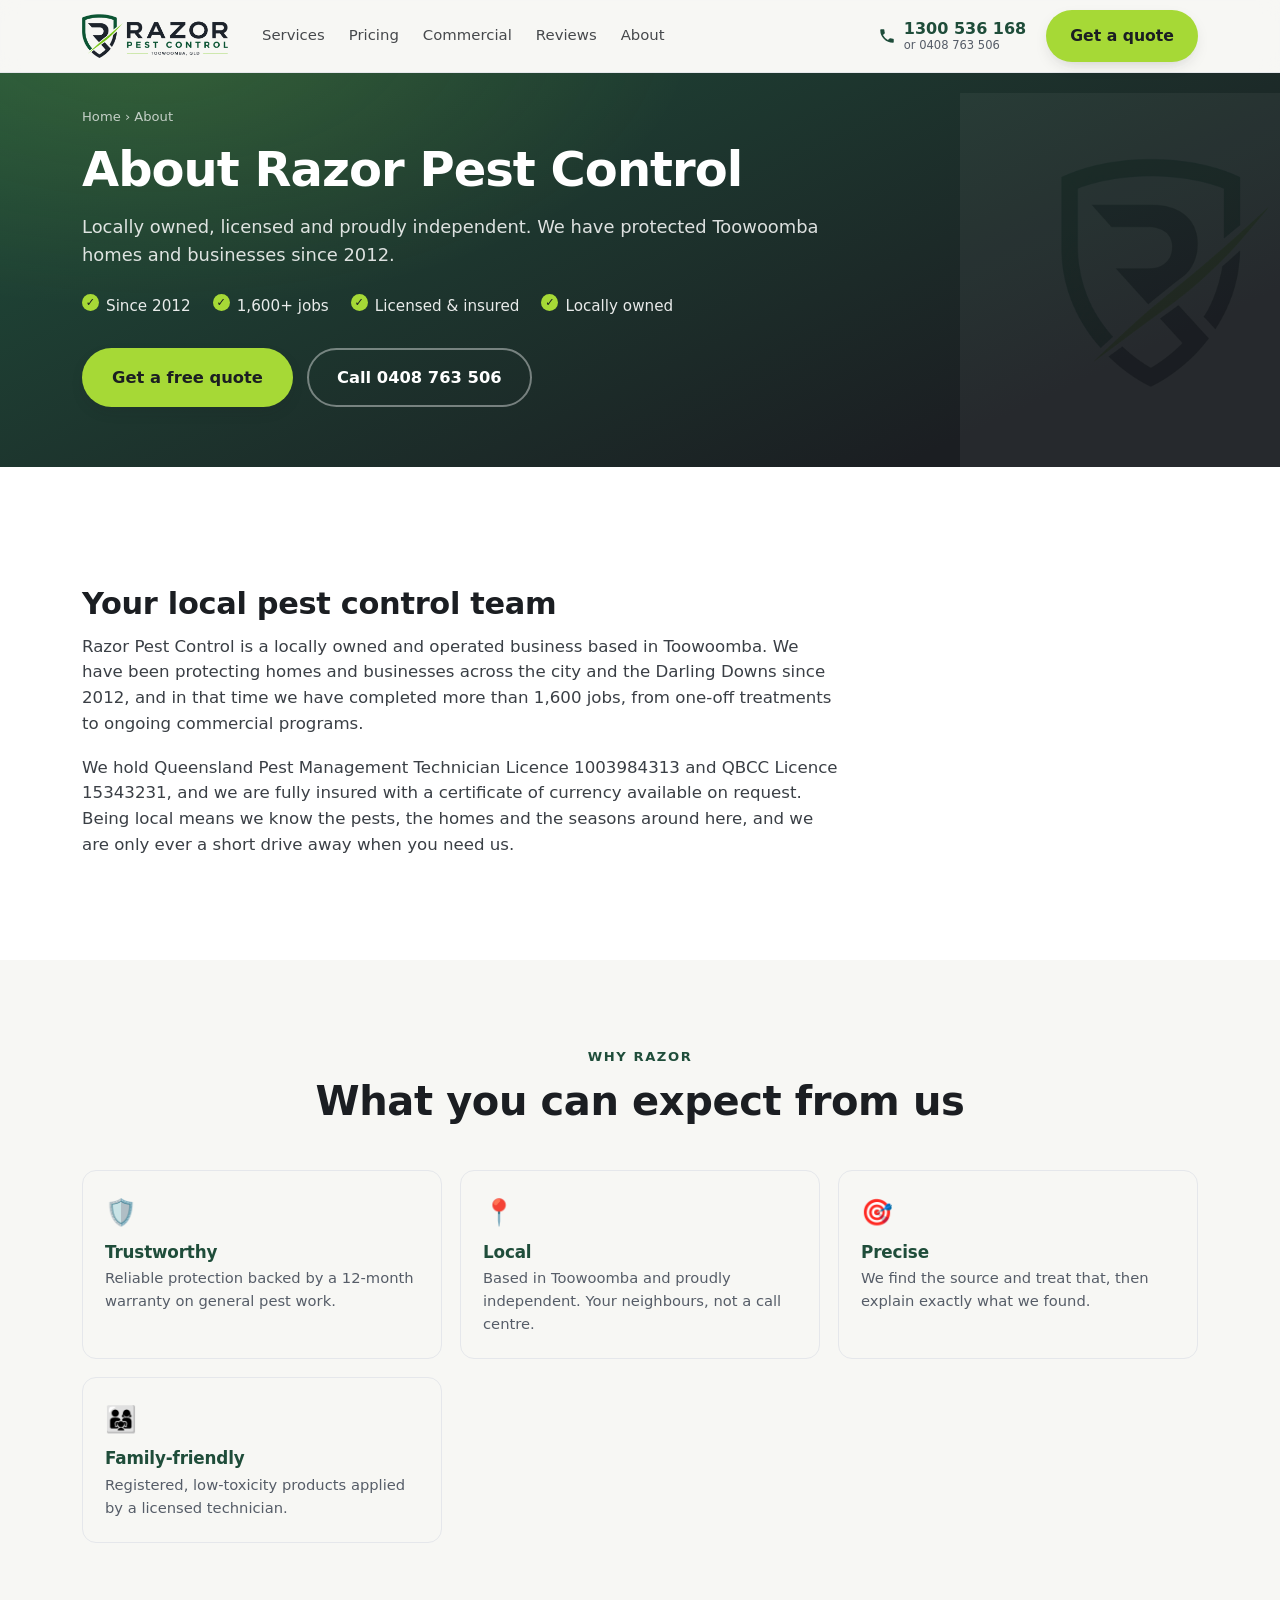
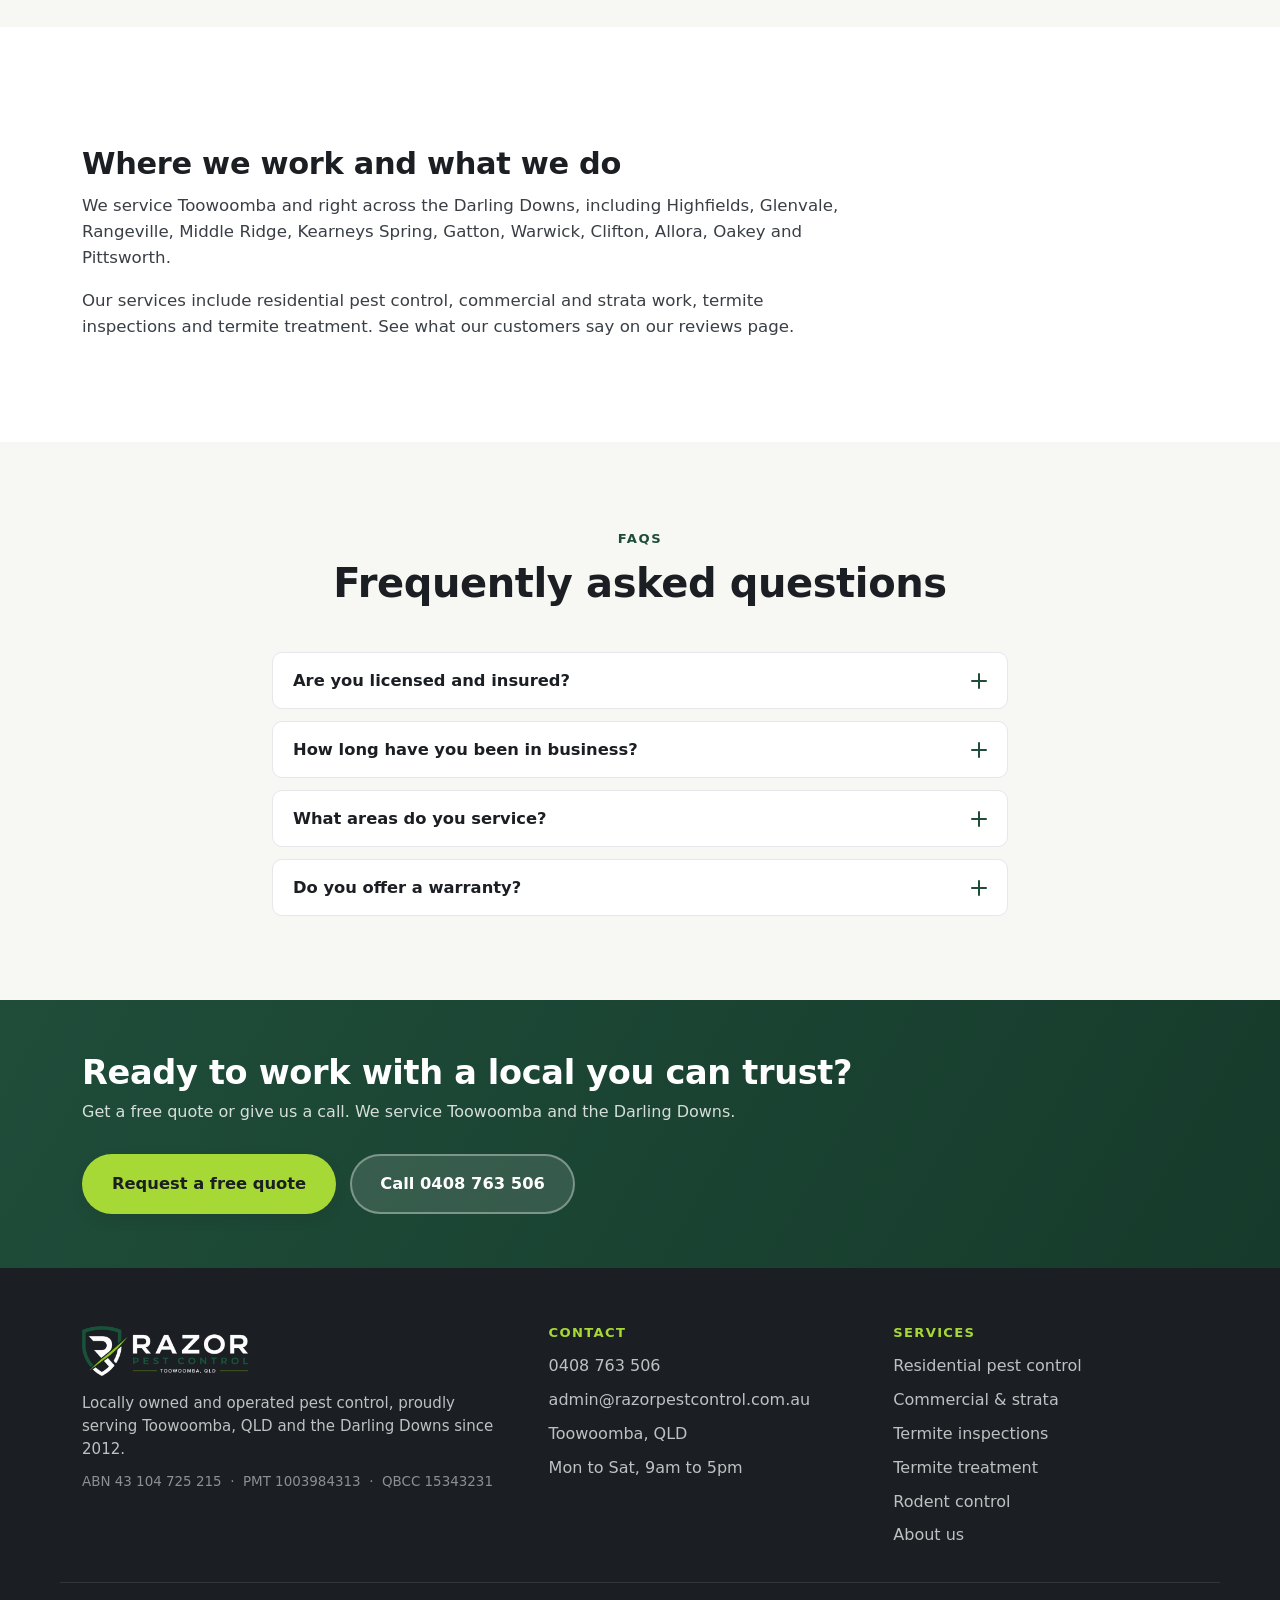
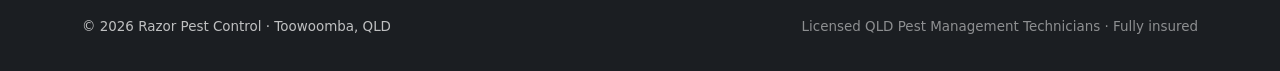
==== commit 111b95c8: "Perf: self-host Montserrat + Inter (removes render-blocking Google Fonts) Serve the two variable-fon" ====
--- a/about/index.html
+++ b/about/index.html
@@ -6,6 +6,28 @@
   <title>About Razor Pest Control | Local Toowoomba Pest Control Since 2012</title>
   <meta name="description" content="Razor Pest Control is a locally owned, licensed pest control business serving Toowoomba and the Darling Downs since 2012, with 1,600+ jobs completed. Fully insured. Family and pet friendly." />
   <meta name="theme-color" content="#1F4D3A" />
+
+  <!-- Google tag (gtag.js) - deferred to first interaction to keep it off the critical load path -->
+  <script>
+    window.dataLayer = window.dataLayer || [];
+    function gtag(){dataLayer.push(arguments);}
+    gtag('js', new Date());
+    gtag('config', 'AW-18346114707');
+    (function () {
+      var loaded = false;
+      function loadGtag() {
+        if (loaded) return; loaded = true;
+        var s = document.createElement('script');
+        s.async = true;
+        s.src = 'https://www.googletagmanager.com/gtag/js?id=AW-18346114707';
+        document.head.appendChild(s);
+      }
+      ['pointerdown','keydown','touchstart','scroll'].forEach(function (evt) {
+        window.addEventListener(evt, loadGtag, { once: true, passive: true });
+      });
+      setTimeout(loadGtag, 4000);
+    })();
+  </script>
   <link rel="icon" href="/favicon.svg" type="image/svg+xml" />
   <link rel="canonical" href="https://razorpestcontrol.com.au/about/" />
   <meta property="og:type" content="website" />
@@ -19,9 +41,9 @@
   <meta name="twitter:title" content="About Razor Pest Control | Local Toowoomba Pest Control Since 2012" />
   <meta name="twitter:description" content="Razor Pest Control is a locally owned, licensed pest control business serving Toowoomba and the Darling Downs since 2012, with 1,600+ jobs completed. Fully insured. Family and pet friendly." />
   <meta name="twitter:image" content="https://razorpestcontrol.com.au/assets/og-image.jpg" />
-  <link rel="preconnect" href="https://fonts.googleapis.com" />
-  <link rel="preconnect" href="https://fonts.gstatic.com" crossorigin />
-  <link href="https://fonts.googleapis.com/css2?family=Montserrat:wght@500;600;700;800&family=Inter:wght@400;500;600&display=swap" rel="stylesheet" />
+  <link rel="preconnect" href="https://razor-pest-control-app.onrender.com" crossorigin />
+  <link rel="preload" as="font" type="font/woff2" href="/assets/fonts/montserrat-latin.woff2" crossorigin />
+  <link rel="preload" as="font" type="font/woff2" href="/assets/fonts/inter-latin.woff2" crossorigin />
   <link rel="stylesheet" href="/styles.css" />
   <script type="application/ld+json">
   {"@context": "https://schema.org", "@type": "BreadcrumbList", "itemListElement": [{"@type": "ListItem", "position": 1, "name": "Home", "item": "https://razorpestcontrol.com.au/"}, {"@type": "ListItem", "position": 2, "name": "About", "item": "https://razorpestcontrol.com.au/about/"}]}
@@ -141,7 +163,7 @@
         <p class="footer-abn">ABN 43 104 725 215 &nbsp;&middot;&nbsp; PMT 1003984313 &nbsp;&middot;&nbsp; QBCC 15343231</p>
       </div>
       <div class="footer-col">
-        <h4>Contact</h4>
+        <h3>Contact</h3>
         <ul>
           <li><a href="tel:+61408763506">0408 763 506</a></li>
           <li><a href="mailto:admin@razorpestcontrol.com.au">admin@razorpestcontrol.com.au</a></li>
@@ -150,7 +172,7 @@
         </ul>
       </div>
       <div class="footer-col">
-        <h4>Services</h4>
+        <h3>Services</h3>
         <ul>
           <li><a href="/residential-pest-control/">Residential pest control</a></li>
           <li><a href="/commercial-pest-control/">Commercial &amp; strata</a></li>
--- a/styles.css
+++ b/styles.css
@@ -4,6 +4,37 @@
           Warm Off-White #F7F7F4 · Light Gray #E5E7EB
    Type:  Montserrat (headings) · Inter (body)
    ============================================================ */
+
+/* Self-hosted variable fonts (latin subset) — served from our own origin and
+   preloaded in the page head, so they are on hand at first paint. No third-party
+   (Google Fonts) request on the critical path. One file covers every weight. */
+@font-face {
+  font-family: "Montserrat";
+  font-style: normal;
+  font-weight: 100 900;
+  font-display: swap;
+  src: url("/assets/fonts/montserrat-latin.woff2") format("woff2");
+}
+@font-face {
+  font-family: "Inter";
+  font-style: normal;
+  font-weight: 100 900;
+  font-display: swap;
+  src: url("/assets/fonts/inter-latin.woff2") format("woff2");
+}
+
+/* Metric-matched fallbacks — bridge the brief moment before the web fonts load
+   so text does not reflow (reduces Cumulative Layout Shift). */
+@font-face {
+  font-family: "Montserrat Fallback";
+  src: local("Arial");
+  ascent-override: 85.75%; descent-override: 22.23%; line-gap-override: 0%; size-adjust: 112.46%;
+}
+@font-face {
+  font-family: "Inter Fallback";
+  src: local("Arial");
+  ascent-override: 90.49%; descent-override: 22.56%; line-gap-override: 0%; size-adjust: 107.12%;
+}
 
 :root {
   --charcoal: #1B1E22;
@@ -24,8 +55,8 @@
   --ease: cubic-bezier(.2, .7, .2, 1);
   --header-h: 72px;
 
-  --font-head: "Montserrat", system-ui, -apple-system, "Segoe UI", sans-serif;
-  --font-body: "Inter", system-ui, -apple-system, "Segoe UI", sans-serif;
+  --font-head: "Montserrat", "Montserrat Fallback", system-ui, -apple-system, "Segoe UI", sans-serif;
+  --font-body: "Inter", "Inter Fallback", system-ui, -apple-system, "Segoe UI", sans-serif;
 }
 
 *, *::before, *::after { box-sizing: border-box; }
@@ -351,7 +382,7 @@
 }
 .review-pause:hover { border-color: var(--forest); color: var(--forest); }
 .review-pause:focus-visible { outline: 2px solid var(--forest); outline-offset: 2px; }
-.review-viewport { overflow: hidden; }
+.review-viewport { overflow: hidden; min-height: 262px; }  /* reserve the reviews strip (reduces CLS from JS-injected cards) */
 .review-track {
   display: flex; gap: 20px; width: max-content;
   padding: 8px 22px 22px;
@@ -428,7 +459,7 @@
 .footer-brand img { height: 50px; width: auto; margin-bottom: 16px; }
 .footer-brand p { font-size: .94rem; max-width: 34em; margin: 0 0 10px; }
 .footer-abn { font-size: .84rem !important; color: rgba(255,255,255,.5); }
-.footer-col h4 { font-size: .82rem; letter-spacing: .1em; text-transform: uppercase; color: var(--lime); margin-bottom: 14px; }
+.footer-col h3 { font-size: .82rem; letter-spacing: .1em; text-transform: uppercase; color: var(--lime); margin-bottom: 14px; }
 .footer-col ul { list-style: none; padding: 0; margin: 0; display: grid; gap: 9px; }
 .footer-col a:hover { color: var(--lime); }
 .footer-bar {
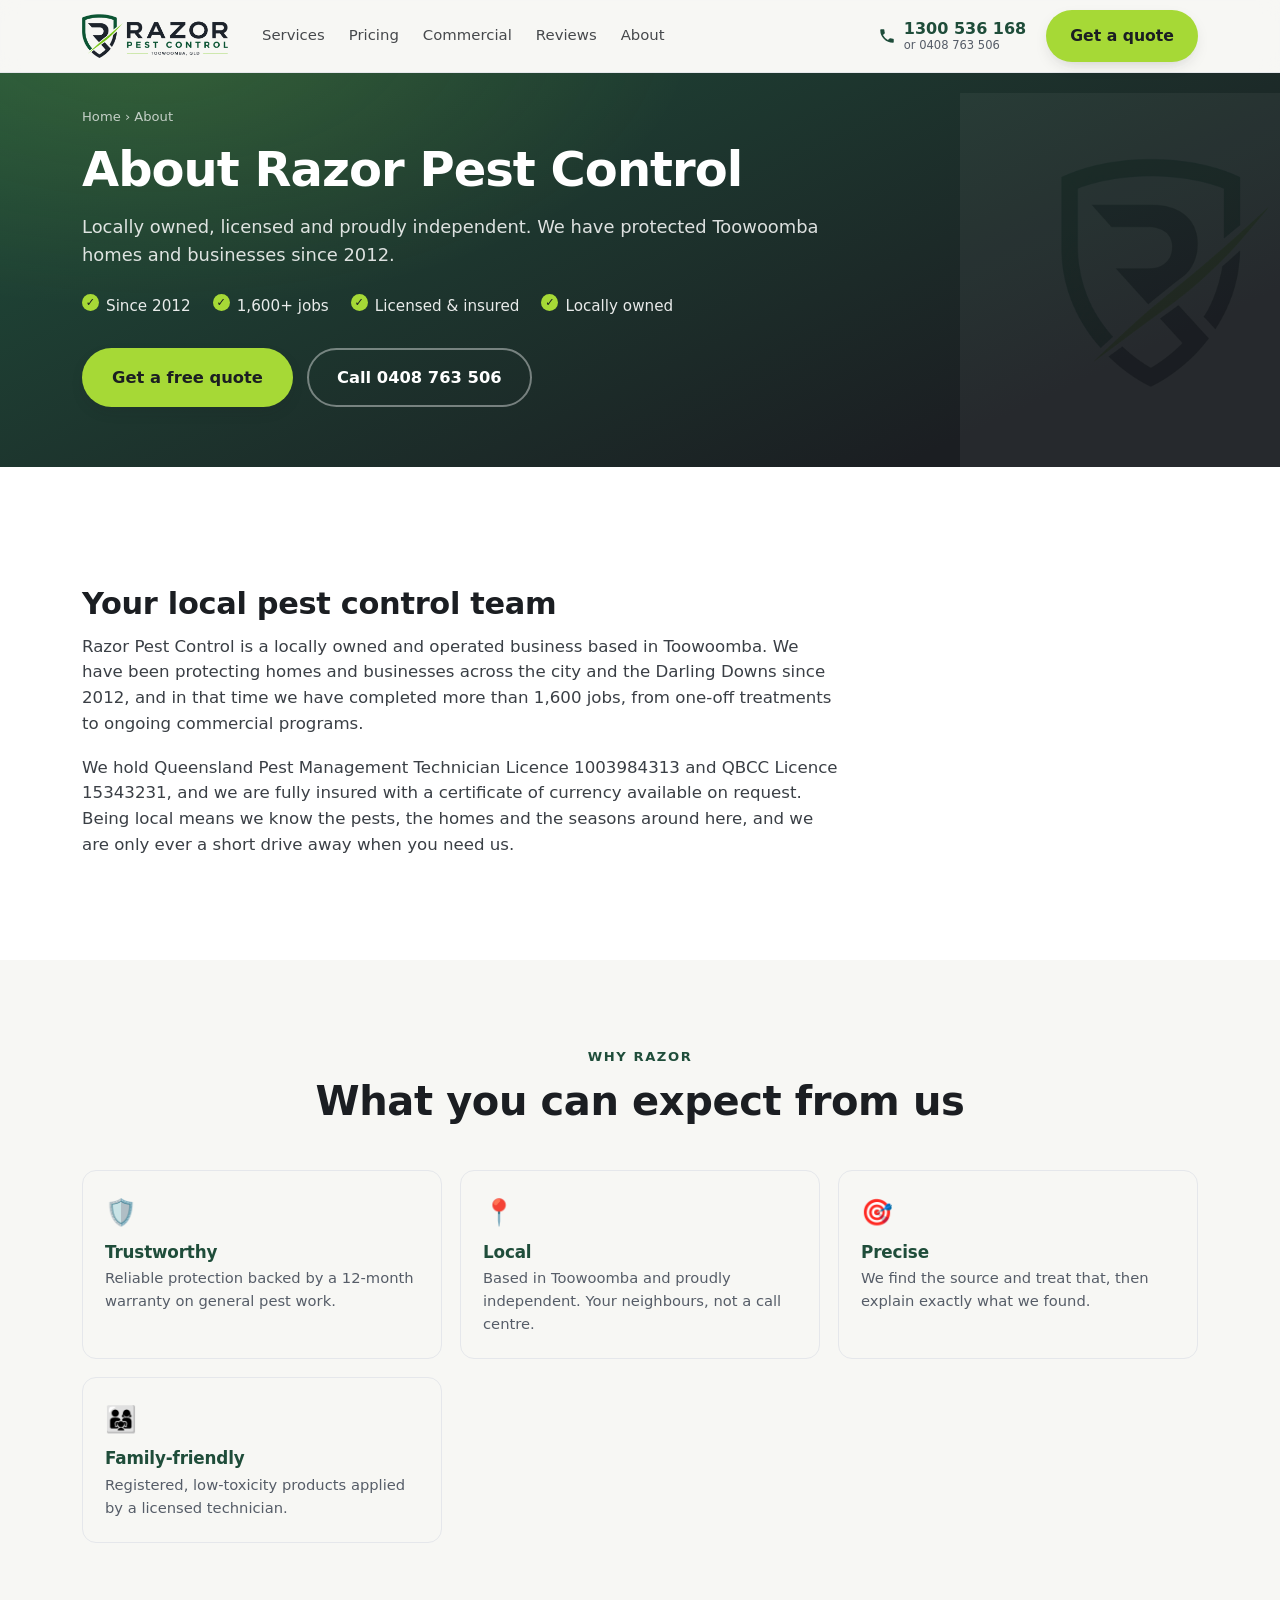
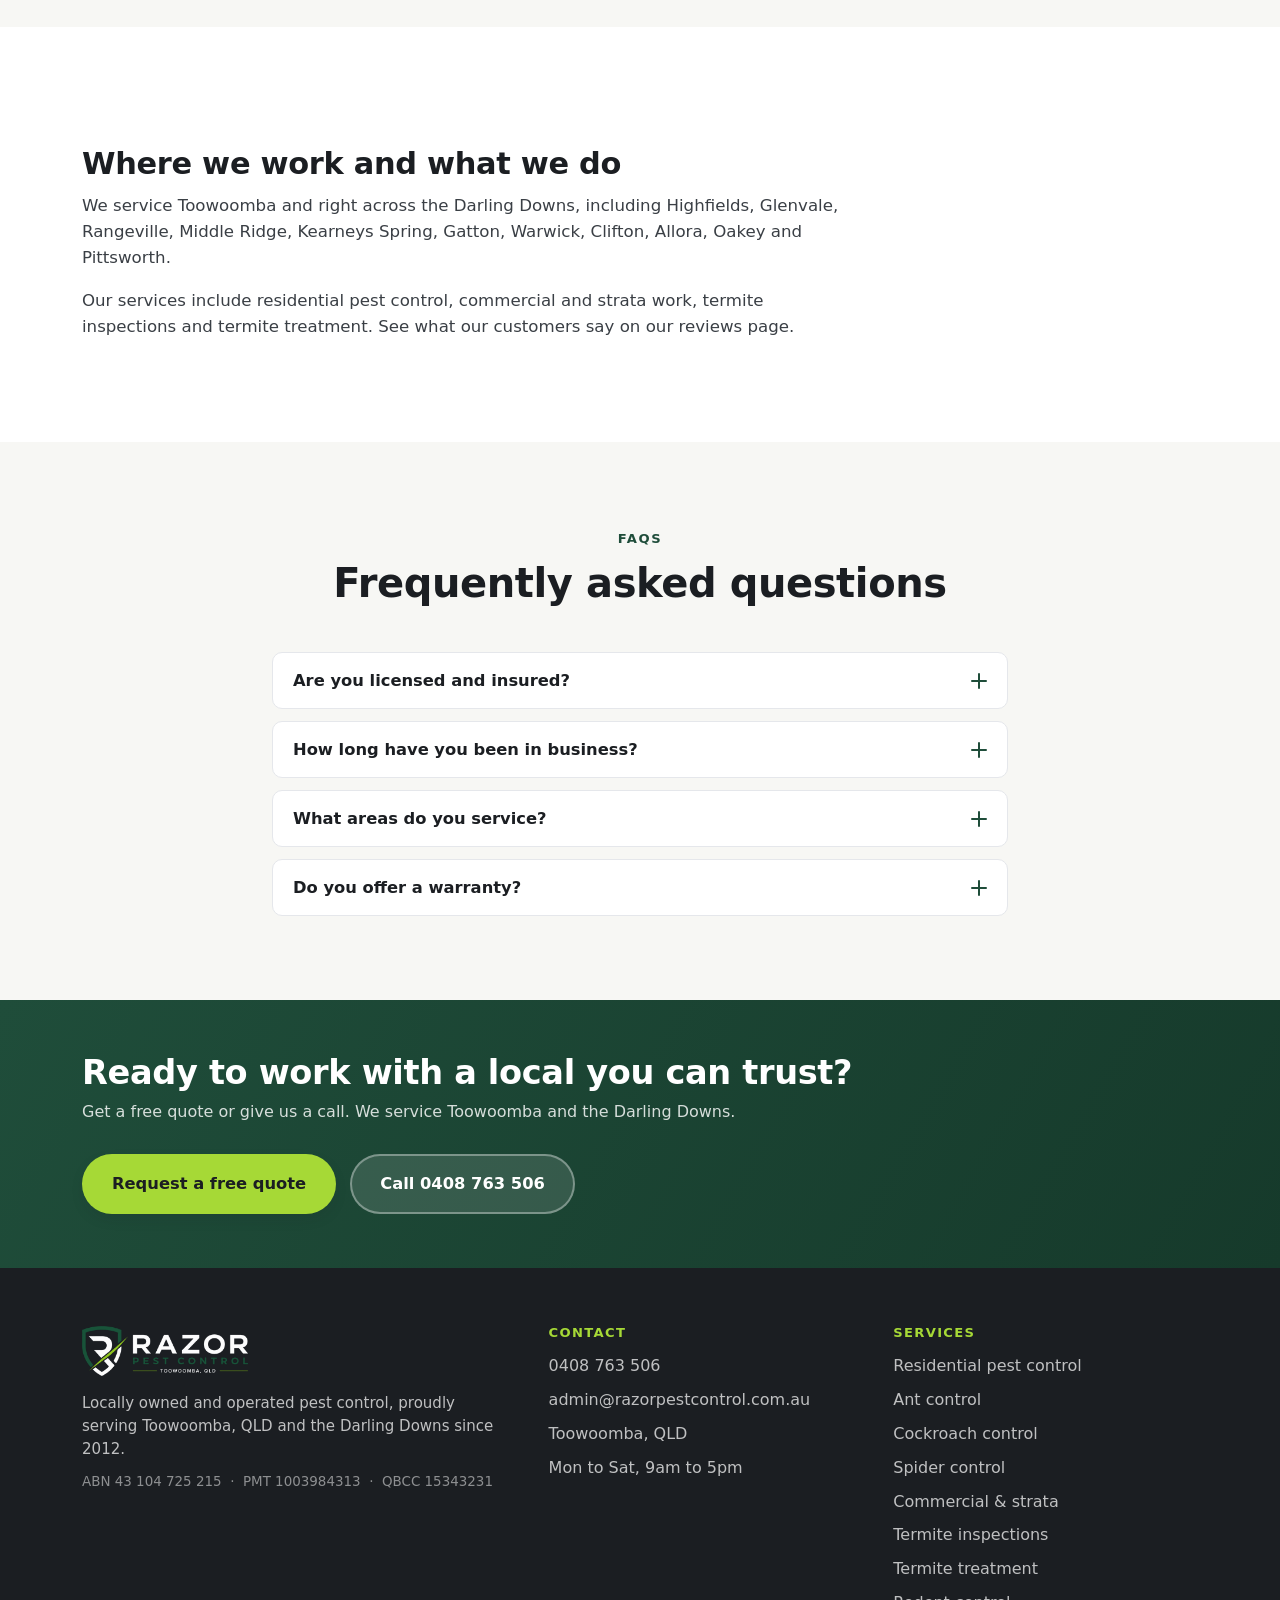
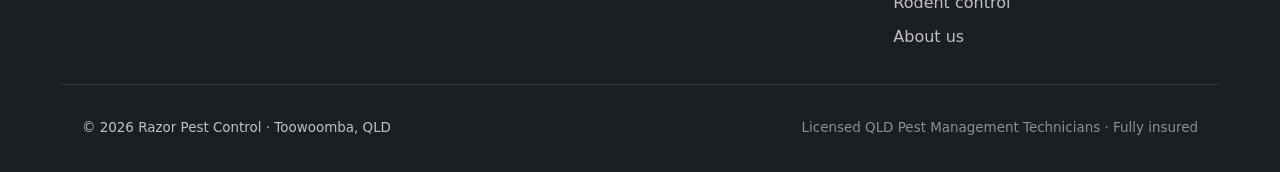
==== commit 778829b4: "Final review pass: fix stale $175 schema prices + SEO, a11y, CLS, engagement fixes Applied the confi" ====
--- a/about/index.html
+++ b/about/index.html
@@ -4,42 +4,30 @@
   <meta charset="utf-8" />
   <meta name="viewport" content="width=device-width, initial-scale=1" />
   <title>About Razor Pest Control | Local Toowoomba Pest Control Since 2012</title>
-  <meta name="description" content="Razor Pest Control is a locally owned, licensed pest control business serving Toowoomba and the Darling Downs since 2012, with 1,600+ jobs completed. Fully insured. Family and pet friendly." />
+  <meta name="description" content="Locally owned, licensed pest control serving Toowoomba and the Darling Downs since 2012. 1,600+ jobs completed. Meet the team behind Razor Pest Control." />
   <meta name="theme-color" content="#1F4D3A" />
 
-  <!-- Google tag (gtag.js) - deferred to first interaction to keep it off the critical load path -->
+  <!-- Google tag (gtag.js) -->
+  <script async src="https://www.googletagmanager.com/gtag/js?id=AW-18346114707"></script>
   <script>
     window.dataLayer = window.dataLayer || [];
     function gtag(){dataLayer.push(arguments);}
     gtag('js', new Date());
     gtag('config', 'AW-18346114707');
-    (function () {
-      var loaded = false;
-      function loadGtag() {
-        if (loaded) return; loaded = true;
-        var s = document.createElement('script');
-        s.async = true;
-        s.src = 'https://www.googletagmanager.com/gtag/js?id=AW-18346114707';
-        document.head.appendChild(s);
-      }
-      ['pointerdown','keydown','touchstart','scroll'].forEach(function (evt) {
-        window.addEventListener(evt, loadGtag, { once: true, passive: true });
-      });
-      setTimeout(loadGtag, 4000);
-    })();
   </script>
   <link rel="icon" href="/favicon.svg" type="image/svg+xml" />
+  <link rel="apple-touch-icon" href="/assets/apple-touch-icon.png" />
   <link rel="canonical" href="https://razorpestcontrol.com.au/about/" />
   <meta property="og:type" content="website" />
   <meta property="og:site_name" content="Razor Pest Control" />
   <meta property="og:locale" content="en_AU" />
   <meta property="og:title" content="About Razor Pest Control | Local Toowoomba Pest Control Since 2012" />
-  <meta property="og:description" content="Razor Pest Control is a locally owned, licensed pest control business serving Toowoomba and the Darling Downs since 2012, with 1,600+ jobs completed. Fully insured. Family and pet friendly." />
+  <meta property="og:description" content="Locally owned, licensed pest control serving Toowoomba and the Darling Downs since 2012. 1,600+ jobs completed. Meet the team behind Razor Pest Control." />
   <meta property="og:url" content="https://razorpestcontrol.com.au/about/" />
   <meta property="og:image" content="https://razorpestcontrol.com.au/assets/og-image.jpg" />
   <meta name="twitter:card" content="summary_large_image" />
   <meta name="twitter:title" content="About Razor Pest Control | Local Toowoomba Pest Control Since 2012" />
-  <meta name="twitter:description" content="Razor Pest Control is a locally owned, licensed pest control business serving Toowoomba and the Darling Downs since 2012, with 1,600+ jobs completed. Fully insured. Family and pet friendly." />
+  <meta name="twitter:description" content="Locally owned, licensed pest control serving Toowoomba and the Darling Downs since 2012. 1,600+ jobs completed. Meet the team behind Razor Pest Control." />
   <meta name="twitter:image" content="https://razorpestcontrol.com.au/assets/og-image.jpg" />
   <link rel="preconnect" href="https://razor-pest-control-app.onrender.com" crossorigin />
   <link rel="preload" as="font" type="font/woff2" href="/assets/fonts/montserrat-latin.woff2" crossorigin />
@@ -57,7 +45,7 @@
   <header class="site-header" id="top">
     <div class="container header-inner">
       <a class="brand" href="/" aria-label="Razor Pest Control home">
-        <img src="/assets/logo-horizontal.png" alt="Razor Pest Control, Toowoomba QLD" width="564" height="170" />
+        <img src="/assets/logo-horizontal.png" alt="Razor Pest Control, Toowoomba QLD" width="564" height="170" fetchpriority="high" />
       </a>
       <nav class="nav" aria-label="Primary">
         <a href="/#services">Services</a>
@@ -75,6 +63,7 @@
       </div>
     </div>
   </header>
+  <main id="main">
   <section class="page-hero">
     <div class="container">
       <nav class="breadcrumb" aria-label="Breadcrumb"><a href="/">Home</a> &rsaquo; <span>About</span></nav>
@@ -92,7 +81,6 @@
       </div>
     </div>
   </section>
-  <main id="main">
     <section class="section" style="background:var(--white)">
       <div class="container">
         <div class="prose">
@@ -145,7 +133,6 @@
       </div>
     </div>
   </section>
-  </main>
   <section class="final-cta">
     <div class="container final-inner">
       <div><h2>Ready to work with a local you can trust?</h2><p>Get a free quote or give us a call. We service Toowoomba and the Darling Downs.</p></div>
@@ -155,6 +142,7 @@
       </div>
     </div>
   </section>
+  </main>
   <footer class="site-footer">
     <div class="container footer-grid">
       <div class="footer-brand">
@@ -175,6 +163,9 @@
         <h3>Services</h3>
         <ul>
           <li><a href="/residential-pest-control/">Residential pest control</a></li>
+          <li><a href="/ant-control/">Ant control</a></li>
+          <li><a href="/cockroach-control/">Cockroach control</a></li>
+          <li><a href="/spider-control/">Spider control</a></li>
           <li><a href="/commercial-pest-control/">Commercial &amp; strata</a></li>
           <li><a href="/termite-inspections-toowoomba/">Termite inspections</a></li>
           <li><a href="/termite-treatment-toowoomba/">Termite treatment</a></li>
@@ -190,7 +181,7 @@
   </footer>
 
   <div class="mobile-bar">
-    <a class="btn btn-ghost-light" href="tel:+61408763506">Call</a>
+    <a class="btn btn-ghost-light" href="tel:+61408763506" aria-label="Call Razor Pest Control on 0408 763 506">Call</a>
     <a class="btn btn-primary" href="/quote/">Get a quote</a>
   </div>
 
--- a/styles.css
+++ b/styles.css
@@ -237,7 +237,7 @@
   background: var(--offwhite); transition: border-color .15s, box-shadow .15s, background .15s;
 }
 .field textarea { resize: vertical; min-height: 76px; }
-.field input::placeholder, .field textarea::placeholder { color: #9aa0a6; }
+.field input::placeholder, .field textarea::placeholder { color: var(--gray-500); }
 .field input:focus, .field textarea:focus {
   outline: none; border-color: var(--forest); background: var(--white);
   box-shadow: 0 0 0 4px rgba(31,77,58,.12);
@@ -251,6 +251,7 @@
 }
 .form-status.ok { background: #eaf7db; color: #33560f; border: 1px solid #c7e79a; }
 .form-status.bad { background: #fdecec; color: #a12626; border: 1px solid #f3c0c0; }
+.form-status:empty { padding: 0; margin: 0; border: 0; } /* live region stays in the a11y tree from load, invisible while empty */
 
 /* ---------- Trust bar ---------- */
 .trust-bar { background: var(--charcoal); color: var(--white); }
@@ -266,7 +267,7 @@
 
 /* ---------- Services ---------- */
 .services { background: var(--white); }
-.service-grid { display: grid; grid-template-columns: repeat(4, 1fr); gap: 18px; }
+.service-grid { display: grid; grid-template-columns: repeat(4, 1fr); gap: 18px; min-height: 430px; } /* reserve the JS-injected tiles (reduces CLS, like .review-viewport); measured 441px at 4 cols */
 .service {
   text-align: left; font-family: inherit; cursor: pointer;
   background: var(--offwhite); border: 1px solid var(--gray);
@@ -382,13 +383,14 @@
 }
 .review-pause:hover { border-color: var(--forest); color: var(--forest); }
 .review-pause:focus-visible { outline: 2px solid var(--forest); outline-offset: 2px; }
-.review-viewport { overflow: hidden; min-height: 262px; }  /* reserve the reviews strip (reduces CLS from JS-injected cards) */
+.review-viewport { overflow: hidden; min-height: 450px; }  /* reserve the reviews strip (reduces CLS from JS-injected cards) */
 .review-track {
   display: flex; gap: 20px; width: max-content;
   padding: 8px 22px 22px;
   animation: marquee 52s linear infinite;
 }
 .review-track:hover, .review-track:focus-within, .review-track:focus { animation-play-state: paused; }
+.review-track.is-paused { animation-play-state: paused; }
 .review-track:focus-visible { outline: 2px solid var(--forest); outline-offset: -2px; }
 @keyframes marquee { from { transform: translateX(0); } to { transform: translateX(-50%); } }
 .review-card {
@@ -406,7 +408,7 @@
 .rc-meta { flex: 1; min-width: 0; }
 .rc-name { font-family: var(--font-head); font-weight: 600; font-size: .98rem; }
 .rc-date { color: var(--gray-500); font-size: .8rem; }
-.rc-stars { color: #fbbc05; letter-spacing: 1px; font-size: 1rem; }
+.rc-stars { color: #9a7b00; letter-spacing: 1px; font-size: 1rem; }
 .rc-body { color: #3a3f45; font-size: .95rem; margin: 0; }
 .rc-foot { display: flex; align-items: center; gap: 7px; color: var(--gray-500); font-size: .8rem; margin-top: auto; }
 .reviews-cta { text-align: center; margin-top: 14px; }
@@ -519,7 +521,7 @@
    ============================================================ */
 @media (max-width: 980px) {
   .hero-grid { grid-template-columns: 1fr; gap: 40px; }
-  .service-grid { grid-template-columns: repeat(2, 1fr); }
+  .service-grid { grid-template-columns: repeat(2, 1fr); min-height: 820px; } /* measured 833px at 980px */
   .price-grid { grid-template-columns: repeat(2, 1fr); }
   .pillars { grid-template-columns: repeat(2, 1fr); }
   .sector-grid { grid-template-columns: repeat(2, 1fr); }
@@ -533,6 +535,7 @@
   .btn { white-space: normal; max-width: 100%; text-align: center; }
   .nav { display: none; }
   .header-cta .phone-link span { display: none; }
+  .header-cta .phone-link { min-width: 44px; } /* keep a 44px tap target when only the icon shows */
   .section { padding: 58px 0; }
   .hero { padding: 44px 0 66px; }
   .trust-bar-inner { gap: 20px 10px; }
@@ -545,7 +548,7 @@
 }
 
 @media (max-width: 480px) {
-  .service-grid { grid-template-columns: 1fr; }
+  .service-grid { grid-template-columns: 1fr; min-height: 1600px; } /* measured 1633px at 480px */
   .price-grid { grid-template-columns: 1fr; }
   .pillars { grid-template-columns: 1fr; }
   .sector-grid { grid-template-columns: 1fr; }
